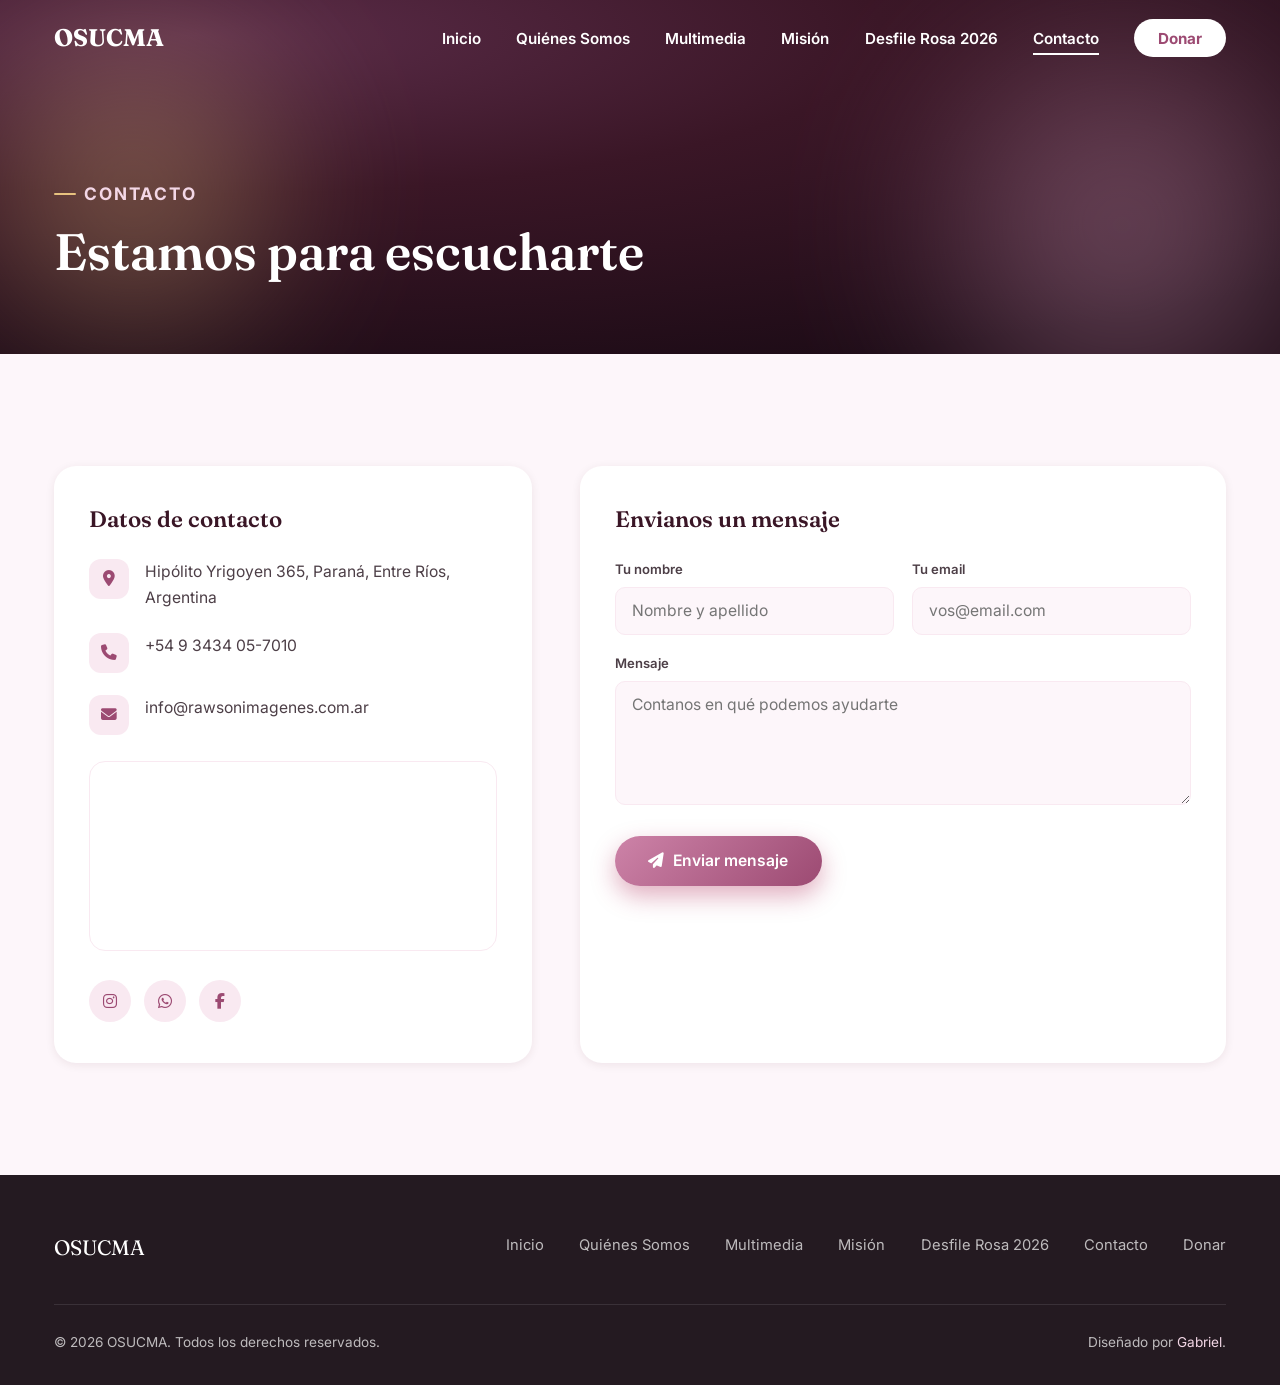
==== contacto.html @ b13324a1 "Convertir a sitio multipágina, ajustar tono del texto y paleta de color Cada solapa del menú ahora l" ====
<!DOCTYPE html>
<html lang="es">

<head>
    <meta charset="UTF-8">
    <meta name="viewport" content="width=device-width, initial-scale=1.0">
    <title>Contacto — OSUCMA</title>
    <meta name="description" content="Comunicate con OSUCMA en Paraná, Entre Ríos. Estamos para escucharte.">

    <link rel="preconnect" href="https://fonts.googleapis.com">
    <link rel="preconnect" href="https://fonts.gstatic.com" crossorigin>
    <link href="https://fonts.googleapis.com/css2?family=Fraunces:ital,opsz,wght@0,9..144,400;0,9..144,600;0,9..144,700;1,9..144,500&family=Inter:wght@400;500;600;700;800&display=swap"
        rel="stylesheet">
    <link rel="stylesheet" href="https://cdnjs.cloudflare.com/ajax/libs/font-awesome/6.5.1/css/all.min.css">

    <link rel="stylesheet" href="styles.css">
</head>

<body>

    <!-- ============ NAVBAR ============ -->
    <nav class="navbar" id="navbar">
        <div class="container nav-container">
            <a href="index.html" class="logo">OSUCMA</a>

            <div class="menu-toggle" id="menuToggle" aria-label="Abrir menú">
                <span class="bar"></span>
                <span class="bar"></span>
                <span class="bar"></span>
            </div>

            <ul class="nav-menu" id="navMenu">
                <li><a href="index.html" class="nav-link">Inicio</a></li>
                <li><a href="quienes-somos.html" class="nav-link">Quiénes Somos</a></li>
                <li><a href="multimedia.html" class="nav-link">Multimedia</a></li>
                <li><a href="mision.html" class="nav-link">Misión</a></li>
                <li><a href="desfile-rosa-2026.html" class="nav-link">Desfile Rosa 2026</a></li>
                <li><a href="contacto.html" class="nav-link active">Contacto</a></li>
                <li><a href="donar.html" class="nav-link nav-donate">Donar</a></li>
            </ul>
        </div>
    </nav>

    <!-- ============ PAGE HERO ============ -->
    <header class="page-hero">
        <div class="hero-blob b1"></div>
        <div class="hero-blob b2"></div>
        <div class="container">
            <p class="eyebrow">Contacto</p>
            <h1>Estamos para escucharte</h1>
        </div>
    </header>

    <!-- ============ CONTACTO ============ -->
    <section class="pad contact">
        <div class="container">
            <div class="contact-grid">
                <div class="contact-info reveal">
                    <h3>Datos de contacto</h3>
                    <div class="contact-row">
                        <span class="ic"><i class="fas fa-map-marker-alt"></i></span>
                        Hipólito Yrigoyen 365, Paraná, Entre Ríos, Argentina
                    </div>
                    <div class="contact-row">
                        <span class="ic"><i class="fas fa-phone"></i></span>
                        <a href="tel:+543434057010">+54 9 3434 05-7010</a>
                    </div>
                    <div class="contact-row">
                        <span class="ic"><i class="fas fa-envelope"></i></span>
                        <a href="mailto:info@rawsonimagenes.com.ar">info@rawsonimagenes.com.ar</a>
                    </div>

                    <div class="contact-map">
                        <iframe
                            src="https://www.google.com/maps?q=Hipolito+Yrigoyen+365,+Paran%C3%A1,+Entre+R%C3%ADos&output=embed"
                            loading="lazy" referrerpolicy="no-referrer-when-downgrade"
                            title="Ubicación de OSUCMA"></iframe>
                    </div>

                    <div class="social-row">
                        <a href="https://www.instagram.com/osucma/" target="_blank" rel="noopener"
                            aria-label="Instagram"><i class="fab fa-instagram"></i></a>
                        <a href="https://wa.me/5493434057010" target="_blank" rel="noopener" aria-label="WhatsApp"><i
                                class="fab fa-whatsapp"></i></a>
                        <a href="https://facebook.com/osucma" target="_blank" rel="noopener"
                            aria-label="Facebook"><i class="fab fa-facebook-f"></i></a>
                    </div>
                </div>

                <form class="contact-form reveal reveal-delay-1" id="contactForm">
                    <h3>Envianos un mensaje</h3>
                    <div class="form-row">
                        <div class="form-group">
                            <label for="name">Tu nombre</label>
                            <input type="text" id="name" name="name" placeholder="Nombre y apellido" required>
                        </div>
                        <div class="form-group">
                            <label for="email">Tu email</label>
                            <input type="email" id="email" name="email" placeholder="vos@email.com" required>
                        </div>
                    </div>
                    <div class="form-group">
                        <label for="message">Mensaje</label>
                        <textarea id="message" name="message" rows="5" placeholder="Contanos en qué podemos ayudarte"
                            required></textarea>
                    </div>
                    <button type="submit" class="btn btn-primary">
                        <i class="fas fa-paper-plane"></i> Enviar mensaje
                    </button>
                    <p id="form-status"></p>
                </form>
            </div>
        </div>
    </section>

    <!-- ============ FOOTER ============ -->
    <footer>
        <div class="container">
            <div class="footer-grid">
                <div class="footer-brand">OSUCMA</div>
                <ul class="footer-links">
                    <li><a href="index.html">Inicio</a></li>
                    <li><a href="quienes-somos.html">Quiénes Somos</a></li>
                    <li><a href="multimedia.html">Multimedia</a></li>
                    <li><a href="mision.html">Misión</a></li>
                    <li><a href="desfile-rosa-2026.html">Desfile Rosa 2026</a></li>
                    <li><a href="contacto.html">Contacto</a></li>
                    <li><a href="donar.html">Donar</a></li>
                </ul>
            </div>
            <div class="footer-bottom">
                <p>&copy; 2026 OSUCMA. Todos los derechos reservados.</p>
                <p>Diseñado por <a href="#">Gabriel</a>.</p>
            </div>
        </div>
    </footer>

    <script src="script.js"></script>
</body>

</html>
---- styles.css ----
/* ============================================================
   OSUCMA — Design tokens
   ============================================================ */
:root {
  --rose-950: #3a1626;
  --rose-800: #6e2d4c;
  --rose-700: #9c4a72;
  --rose-600: #cd83a8;
  --rose-500: #dba0c0;
  --rose-200: #f3d7e6;
  --rose-100: #f9e9f1;
  --rose-50:  #fdf6fa;
  --gold-500: #c9922f;
  --gold-300: #e7c27f;
  --ink-900:  #241a21;
  --ink-700:  #4d3f47;
  --ink-500:  #7d6d76;
  --cream:    #fffaf8;
  --white:    #ffffff;

  --font-display: 'Fraunces', 'Georgia', serif;
  --font-body: 'Inter', 'Segoe UI', sans-serif;

  --shadow-sm: 0 2px 10px rgba(58, 13, 31, 0.08);
  --shadow-md: 0 10px 30px rgba(58, 13, 31, 0.12);
  --shadow-lg: 0 25px 60px rgba(58, 13, 31, 0.18);

  --ease: cubic-bezier(0.16, 1, 0.3, 1);
  --nav-h: 76px;
}

* { margin: 0; padding: 0; box-sizing: border-box; }

html { scroll-behavior: smooth; scroll-padding-top: var(--nav-h); }

body {
  font-family: var(--font-body);
  color: var(--ink-900);
  background: var(--cream);
  line-height: 1.65;
  overflow-x: hidden;
}

h1, h2, h3, h4 {
  font-family: var(--font-display);
  font-weight: 600;
  line-height: 1.15;
  color: var(--rose-950);
}

a { text-decoration: none; color: inherit; }
ul { list-style: none; }
img { max-width: 100%; display: block; }
button { font-family: inherit; border: none; cursor: pointer; background: none; }

.container {
  max-width: 1220px;
  margin: 0 auto;
  padding: 0 1.5rem;
}

.eyebrow {
  display: inline-flex;
  align-items: center;
  gap: 0.5rem;
  font-size: 0.8rem;
  font-weight: 700;
  letter-spacing: 0.12em;
  text-transform: uppercase;
  color: var(--rose-700);
  margin-bottom: 0.9rem;
}

.eyebrow::before {
  content: '';
  width: 22px;
  height: 2px;
  background: var(--rose-600);
  border-radius: 2px;
}

.section-head {
  max-width: 620px;
  margin-bottom: 3.5rem;
}

.section-head.center { margin-left: auto; margin-right: auto; text-align: center; }

.section-head h2 {
  font-size: clamp(2rem, 4vw, 2.9rem);
}

.section-head p {
  margin-top: 1rem;
  color: var(--ink-700);
  font-size: 1.08rem;
}

section { position: relative; }
.pad { padding: 7rem 0; }

/* ============================================================
   Buttons
   ============================================================ */
.btn {
  display: inline-flex;
  align-items: center;
  justify-content: center;
  gap: 0.55rem;
  padding: 0.95rem 2.1rem;
  border-radius: 100px;
  font-weight: 600;
  font-size: 0.98rem;
  transition: transform 0.35s var(--ease), box-shadow 0.35s var(--ease), background 0.35s var(--ease), color 0.35s var(--ease);
  white-space: nowrap;
}

.btn-primary {
  background: linear-gradient(135deg, var(--rose-600), var(--rose-700));
  color: var(--white);
  box-shadow: 0 10px 25px rgba(168, 25, 75, 0.35);
}
.btn-primary:hover { transform: translateY(-3px); box-shadow: 0 16px 32px rgba(168, 25, 75, 0.42); }

.btn-outline {
  border: 1.5px solid rgba(255, 255, 255, 0.75);
  color: var(--white);
  backdrop-filter: blur(6px);
}
.btn-outline:hover { background: var(--white); color: var(--rose-700); }

.btn-outline-dark {
  border: 1.5px solid var(--rose-700);
  color: var(--rose-700);
}
.btn-outline-dark:hover { background: var(--rose-700); color: var(--white); }

.btn-gold {
  background: linear-gradient(135deg, var(--gold-300), var(--gold-500));
  color: var(--rose-950);
  box-shadow: 0 10px 25px rgba(201, 146, 47, 0.35);
}
.btn-gold:hover { transform: translateY(-3px); box-shadow: 0 16px 32px rgba(201, 146, 47, 0.45); }

.btn-lg { padding: 1.15rem 2.6rem; font-size: 1.05rem; }

/* ============================================================
   Navbar
   ============================================================ */
.navbar {
  position: fixed;
  top: 0; left: 0; right: 0;
  z-index: 1000;
  height: var(--nav-h);
  display: flex;
  align-items: center;
  transition: background 0.4s var(--ease), box-shadow 0.4s var(--ease), height 0.4s var(--ease);
}

.nav-container {
  width: 100%;
  display: flex;
  align-items: center;
  justify-content: space-between;
}

.logo {
  display: flex;
  align-items: center;
  gap: 0.6rem;
  font-family: var(--font-display);
  font-size: 1.5rem;
  font-weight: 700;
  color: var(--white);
  transition: color 0.4s var(--ease);
}

.logo svg { width: 30px; height: 30px; flex-shrink: 0; }
.logo-img { height: 38px; width: auto; display: block; }

.nav-menu {
  display: flex;
  align-items: center;
  gap: 2.2rem;
}

.nav-link {
  font-weight: 600;
  font-size: 0.95rem;
  color: var(--white);
  position: relative;
  padding: 0.3rem 0;
  transition: color 0.4s var(--ease);
}

.nav-link::after {
  content: '';
  position: absolute;
  left: 0; bottom: -2px;
  width: 0;
  height: 2px;
  background: currentColor;
  transition: width 0.3s var(--ease);
}

.nav-link:hover::after { width: 100%; }
.nav-link.active::after { width: 100%; }

.nav-donate {
  background: var(--white);
  color: var(--rose-700) !important;
  padding: 0.6rem 1.5rem;
  border-radius: 100px;
  font-weight: 700;
}
.nav-donate:hover { background: var(--rose-100); }

.menu-toggle {
  display: none;
  flex-direction: column;
  gap: 5px;
  cursor: pointer;
  z-index: 1100;
}
.menu-toggle .bar {
  width: 24px; height: 2px;
  background: var(--white);
  border-radius: 2px;
  transition: 0.3s var(--ease);
}

/* Scrolled state */
.navbar.scrolled {
  background: rgba(255, 250, 246, 0.85);
  backdrop-filter: blur(14px);
  box-shadow: var(--shadow-sm);
  height: 68px;
}
.navbar.scrolled .logo,
.navbar.scrolled .nav-link { color: var(--ink-900); }
.navbar.scrolled .nav-donate { background: var(--rose-700); color: var(--white) !important; }
.navbar.scrolled .nav-donate:hover { background: var(--rose-800); }
.navbar.scrolled .menu-toggle .bar { background: var(--ink-900); }

/* When menu forced open on mobile, keep dark text regardless of scroll */
body.menu-open .navbar { background: var(--cream); }
body.menu-open .navbar .logo,
body.menu-open .navbar .nav-link { color: var(--ink-900); }
body.menu-open .navbar .menu-toggle .bar { background: var(--ink-900); }

/* ============================================================
   Hero
   ============================================================ */
.hero {
  position: relative;
  min-height: 100vh;
  display: flex;
  align-items: center;
  overflow: hidden;
  background: radial-gradient(120% 100% at 15% 10%, #5c1330 0%, var(--rose-950) 45%, #1c0712 100%);
  isolation: isolate;
}

.hero-blob {
  position: absolute;
  border-radius: 50%;
  filter: blur(70px);
  opacity: 0.55;
  z-index: -1;
  animation: float 18s ease-in-out infinite;
}
.hero-blob.b1 { width: 520px; height: 520px; background: radial-gradient(circle, var(--rose-500), transparent 70%); top: -10%; right: -8%; }
.hero-blob.b2 { width: 420px; height: 420px; background: radial-gradient(circle, var(--gold-300), transparent 70%); bottom: -12%; left: -6%; opacity: 0.35; animation-delay: -6s; }
.hero-blob.b3 { width: 340px; height: 340px; background: radial-gradient(circle, var(--rose-200), transparent 70%); top: 40%; left: 30%; opacity: 0.18; animation-delay: -11s; }

@keyframes float {
  0%, 100% { transform: translate(0, 0) scale(1); }
  50% { transform: translate(-30px, 40px) scale(1.08); }
}

.hero-content {
  max-width: 720px;
  padding-top: var(--nav-h);
  color: var(--white);
}

.hero-content .eyebrow { color: var(--rose-200); }
.hero-content .eyebrow::before { background: var(--gold-300); }

.hero-content h1 {
  font-size: clamp(2.6rem, 5.6vw, 4.4rem);
  color: var(--white);
  letter-spacing: -0.01em;
}

.hero-content h1 em {
  font-style: italic;
  background: linear-gradient(100deg, var(--gold-300), var(--rose-200));
  -webkit-background-clip: text;
  background-clip: text;
  color: transparent;
}

.hero-content p {
  margin-top: 1.4rem;
  font-size: 1.2rem;
  color: rgba(255, 255, 255, 0.82);
  max-width: 560px;
}

.hero-btns {
  margin-top: 2.5rem;
  display: flex;
  gap: 1rem;
  flex-wrap: wrap;
}

.hero-scroll {
  position: absolute;
  bottom: 2.4rem;
  left: 50%;
  transform: translateX(-50%);
  display: flex;
  flex-direction: column;
  align-items: center;
  gap: 0.5rem;
  color: rgba(255, 255, 255, 0.6);
  font-size: 0.75rem;
  letter-spacing: 0.1em;
  text-transform: uppercase;
}

.hero-scroll .line {
  width: 1px;
  height: 34px;
  background: rgba(255, 255, 255, 0.4);
  overflow: hidden;
  position: relative;
}
.hero-scroll .line::after {
  content: '';
  position: absolute;
  top: -100%; left: 0;
  width: 100%; height: 100%;
  background: var(--gold-300);
  animation: scrollLine 2s ease-in-out infinite;
}
@keyframes scrollLine {
  0% { top: -100%; }
  60% { top: 100%; }
  100% { top: 100%; }
}

/* ============================================================
   Page hero (interior pages)
   ============================================================ */
.page-hero {
  position: relative;
  padding: calc(var(--nav-h) + 5.5rem) 0 4.5rem;
  overflow: hidden;
  background: radial-gradient(120% 100% at 15% 10%, #5c2d4a 0%, var(--rose-950) 45%, #1e0c17 100%);
  color: var(--white);
  isolation: isolate;
}
.page-hero .hero-blob { position: absolute; border-radius: 50%; filter: blur(70px); opacity: 0.45; z-index: -1; animation: float 18s ease-in-out infinite; }
.page-hero .eyebrow { color: var(--rose-200); }
.page-hero .eyebrow::before { background: var(--gold-300); }
.page-hero h1 { color: var(--white); font-size: clamp(2.1rem, 4.4vw, 3.2rem); }
.page-hero p { margin-top: 1rem; color: rgba(255,255,255,0.8); font-size: 1.08rem; max-width: 620px; }

/* Reveal animation, used across sections */
.reveal {
  opacity: 0;
  transform: translateY(28px);
  transition: opacity 0.8s var(--ease), transform 0.8s var(--ease);
}
.reveal.visible { opacity: 1; transform: translateY(0); }
.reveal-delay-1.visible { transition-delay: 0.1s; }
.reveal-delay-2.visible { transition-delay: 0.2s; }
.reveal-delay-3.visible { transition-delay: 0.3s; }

/* ============================================================
   Marquee strip
   ============================================================ */
.marquee {
  background: var(--rose-950);
  color: var(--rose-100);
  overflow: hidden;
  padding: 0.9rem 0;
  white-space: nowrap;
}
.marquee-track {
  display: inline-flex;
  gap: 3rem;
  animation: marquee 32s linear infinite;
}
.marquee-track span {
  font-family: var(--font-display);
  font-style: italic;
  font-size: 1.05rem;
  display: inline-flex;
  align-items: center;
  gap: 3rem;
  color: var(--rose-100);
  opacity: 0.9;
}
.marquee-track span::after { content: '✦'; color: var(--gold-300); margin-left: 3rem; }

@keyframes marquee {
  from { transform: translateX(0); }
  to { transform: translateX(-50%); }
}

/* ============================================================
   About / Quiénes somos
   ============================================================ */
.about { background: var(--white); }

.about-grid {
  display: grid;
  grid-template-columns: 1fr 1fr;
  gap: 4.5rem;
  align-items: start;
}

.about-text p { color: var(--ink-700); margin-bottom: 1.1rem; font-size: 1.05rem; }
.about-text p strong { color: var(--rose-700); }

.about-signature {
  margin-top: 2rem;
  padding-top: 1.5rem;
  border-top: 1px solid var(--rose-100);
  font-family: var(--font-display);
  font-style: italic;
  color: var(--rose-700);
  font-size: 1.1rem;
}

/* Team carousel */
.carousel {
  position: relative;
}
.carousel-viewport {
  overflow: hidden;
  border-radius: 22px;
}
.carousel-track {
  display: flex;
  transition: transform 0.6s var(--ease);
}
.carousel-slide {
  min-width: 100%;
  flex-shrink: 0;
  background: linear-gradient(180deg, var(--rose-50), var(--white));
  border: 1px solid var(--rose-100);
  border-radius: 22px;
  padding: 2.4rem 2rem;
  text-align: center;
}
.founder-photo {
  width: 140px;
  height: 140px;
  border-radius: 50%;
  margin: 0 auto 1.3rem;
  overflow: hidden;
  border: 4px solid var(--white);
  box-shadow: var(--shadow-md);
}
.founder-photo img { width: 100%; height: 100%; object-fit: cover; object-position: center top; }
.carousel-slide h3 { font-size: 1.3rem; margin-bottom: 0.4rem; }
.carousel-slide p { color: var(--ink-500); font-size: 0.95rem; max-width: 340px; margin: 0 auto; }

.carousel-controls {
  display: flex;
  align-items: center;
  justify-content: center;
  gap: 1.3rem;
  margin-top: 1.8rem;
}
.carousel-btn {
  width: 44px; height: 44px;
  border-radius: 50%;
  border: 1.5px solid var(--rose-200);
  color: var(--rose-700);
  display: flex; align-items: center; justify-content: center;
  transition: 0.3s var(--ease);
  font-size: 1rem;
}
.carousel-btn:hover { background: var(--rose-700); border-color: var(--rose-700); color: var(--white); }

.carousel-dots { display: flex; gap: 0.5rem; }
.carousel-dots button {
  width: 8px; height: 8px; border-radius: 50%;
  background: var(--rose-200);
  transition: 0.3s var(--ease);
}
.carousel-dots button.active { width: 22px; border-radius: 4px; background: var(--rose-700); }

/* ============================================================
   Multimedia gallery
   ============================================================ */
.gallery-section { background: var(--rose-50); }

.gallery-scroller {
  display: flex;
  gap: 1.4rem;
  overflow-x: auto;
  padding-bottom: 1.2rem;
  scroll-snap-type: x proximity;
  scrollbar-width: thin;
  scrollbar-color: var(--rose-300, var(--rose-500)) transparent;
}
.gallery-scroller::-webkit-scrollbar { height: 8px; }
.gallery-scroller::-webkit-scrollbar-thumb { background: var(--rose-200); border-radius: 8px; }

.gallery-item {
  position: relative;
  flex: 0 0 auto;
  scroll-snap-align: start;
  border-radius: 20px;
  overflow: hidden;
  box-shadow: var(--shadow-md);
  cursor: pointer;
  background: var(--ink-900);
}
.gallery-item.wide { width: min(70vw, 560px); aspect-ratio: 4/3; }
.gallery-item.tall { width: min(48vw, 320px); aspect-ratio: 9/16; }

.gallery-item img, .gallery-item video {
  width: 100%; height: 100%;
  object-fit: cover;
  transition: transform 0.6s var(--ease);
}
.gallery-item:hover img,
.gallery-item:hover video { transform: scale(1.06); }

.gallery-caption {
  position: absolute;
  left: 0; right: 0; bottom: 0;
  padding: 1.6rem 1.3rem 1.1rem;
  background: linear-gradient(0deg, rgba(20, 5, 12, 0.82), transparent);
  color: var(--white);
  font-size: 0.95rem;
  font-weight: 600;
  pointer-events: none;
}

.gallery-play {
  position: absolute;
  top: 50%; left: 50%;
  transform: translate(-50%, -50%);
  width: 58px; height: 58px;
  border-radius: 50%;
  background: rgba(255, 255, 255, 0.92);
  color: var(--rose-700);
  display: flex; align-items: center; justify-content: center;
  font-size: 1.3rem;
  pointer-events: none;
  transition: 0.3s var(--ease);
}
.gallery-item:hover .gallery-play { transform: translate(-50%, -50%) scale(1.1); }

/* Lightbox */
.lightbox {
  position: fixed;
  inset: 0;
  z-index: 2000;
  background: rgba(20, 5, 12, 0.92);
  display: flex;
  align-items: center;
  justify-content: center;
  opacity: 0;
  visibility: hidden;
  transition: opacity 0.35s var(--ease);
  padding: 2rem;
}
.lightbox.active { opacity: 1; visibility: visible; }
.lightbox-content { max-width: min(90vw, 720px); max-height: 86vh; }
.lightbox-content img, .lightbox-content video {
  max-width: 100%; max-height: 86vh;
  border-radius: 14px;
  box-shadow: var(--shadow-lg);
  margin: 0 auto;
}
.lightbox-close {
  position: absolute;
  top: 1.8rem; right: 2rem;
  color: var(--white);
  font-size: 1.8rem;
  width: 48px; height: 48px;
  border-radius: 50%;
  display: flex; align-items: center; justify-content: center;
  border: 1.5px solid rgba(255, 255, 255, 0.3);
  transition: 0.3s var(--ease);
}
.lightbox-close:hover { background: rgba(255, 255, 255, 0.15); }

/* ============================================================
   Mission cards
   ============================================================ */
.mission { background: var(--white); }

.cards-grid {
  display: grid;
  grid-template-columns: repeat(3, 1fr);
  gap: 2rem;
}

.card {
  background: var(--rose-50);
  border: 1px solid var(--rose-100);
  border-radius: 20px;
  padding: 2.6rem 2rem;
  transition: transform 0.4s var(--ease), box-shadow 0.4s var(--ease), background 0.4s var(--ease);
}
.card:hover {
  transform: translateY(-8px);
  box-shadow: var(--shadow-md);
  background: var(--white);
}
.card .icon-box {
  width: 62px; height: 62px;
  border-radius: 16px;
  background: linear-gradient(135deg, var(--rose-600), var(--rose-700));
  color: var(--white);
  display: flex; align-items: center; justify-content: center;
  font-size: 1.5rem;
  margin-bottom: 1.6rem;
  box-shadow: 0 10px 20px rgba(168, 25, 75, 0.25);
}
.card h3 { font-size: 1.3rem; margin-bottom: 0.7rem; }
.card p { color: var(--ink-700); font-size: 0.98rem; }

/* ============================================================
   Home teaser cards (link out to dedicated pages)
   ============================================================ */
.teaser-grid {
  display: grid;
  grid-template-columns: repeat(3, 1fr);
  gap: 1.8rem;
}
.teaser-card {
  display: flex;
  flex-direction: column;
  border-radius: 20px;
  overflow: hidden;
  background: var(--white);
  border: 1px solid var(--rose-100);
  box-shadow: var(--shadow-sm);
  transition: transform 0.4s var(--ease), box-shadow 0.4s var(--ease);
}
.teaser-card:hover { transform: translateY(-8px); box-shadow: var(--shadow-md); }
.teaser-card .teaser-img { height: 190px; overflow: hidden; }
.teaser-card .teaser-img img { width: 100%; height: 100%; object-fit: cover; transition: transform 0.6s var(--ease); }
.teaser-card:hover .teaser-img img { transform: scale(1.08); }
.teaser-card .teaser-body { padding: 1.6rem 1.5rem 1.8rem; flex: 1; display: flex; flex-direction: column; }
.teaser-card h3 { font-size: 1.2rem; margin-bottom: 0.5rem; }
.teaser-card p { color: var(--ink-700); font-size: 0.95rem; flex: 1; }
.teaser-card .teaser-link { margin-top: 1.1rem; font-weight: 700; font-size: 0.9rem; color: var(--rose-700); display: inline-flex; align-items: center; gap: 0.4rem; }
.teaser-card:hover .teaser-link { color: var(--rose-800); }

/* Home audiovisual highlight */
.home-video {
  display: grid;
  grid-template-columns: 0.9fr 1.1fr;
  gap: 3rem;
  align-items: center;
}
.home-video-frame {
  position: relative;
  border-radius: 22px;
  overflow: hidden;
  box-shadow: var(--shadow-lg);
  aspect-ratio: 9/16;
  max-width: 320px;
  cursor: pointer;
  background: var(--ink-900);
}
.home-video-frame video, .home-video-frame img { width: 100%; height: 100%; object-fit: cover; }

/* Event banner (Desfile Rosa teaser on home) */
.event-banner {
  background: linear-gradient(120deg, var(--rose-700), var(--rose-800));
  border-radius: 24px;
  padding: 3rem 2.6rem;
  display: flex;
  align-items: center;
  justify-content: space-between;
  gap: 2rem;
  flex-wrap: wrap;
  color: var(--white);
  box-shadow: var(--shadow-md);
}
.event-banner h3 { color: var(--white); font-size: 1.7rem; margin-bottom: 0.5rem; }
.event-banner p { color: rgba(255,255,255,0.85); }
.event-banner .btn-gold { flex-shrink: 0; }

/* ============================================================
   Desfile Rosa — event page
   ============================================================ */
.event-details-grid {
  display: grid;
  grid-template-columns: repeat(3, 1fr);
  gap: 1.6rem;
  margin-bottom: 3rem;
}
.event-detail-card {
  background: var(--rose-50);
  border: 1px solid var(--rose-100);
  border-radius: 18px;
  padding: 1.8rem 1.6rem;
}
.event-detail-card .ic {
  width: 46px; height: 46px;
  border-radius: 13px;
  background: linear-gradient(135deg, var(--rose-600), var(--rose-700));
  color: var(--white);
  display: flex; align-items: center; justify-content: center;
  margin-bottom: 1rem;
  font-size: 1.15rem;
}
.event-detail-card h4 { font-size: 1.05rem; margin-bottom: 0.4rem; }
.event-detail-card p { color: var(--ink-700); font-size: 0.95rem; }

.event-ticket-box {
  background: linear-gradient(135deg, var(--rose-950), #2a0f20);
  border-radius: 24px;
  padding: 2.8rem 2.4rem;
  color: var(--white);
  text-align: center;
}
.event-ticket-box h3 { color: var(--white); font-size: 1.6rem; margin-bottom: 0.7rem; }
.event-ticket-box p { color: rgba(255,255,255,0.75); margin-bottom: 1.8rem; }

.placeholder-note {
  display: inline-flex;
  align-items: center;
  gap: 0.5rem;
  margin-top: 1rem;
  padding: 0.6rem 1rem;
  border-radius: 10px;
  background: rgba(255, 193, 7, 0.12);
  border: 1px dashed rgba(255, 193, 7, 0.5);
  color: #9a6b00;
  font-size: 0.82rem;
  font-weight: 600;
}

/* ============================================================
   Donate section
   ============================================================ */
.donate {
  background: linear-gradient(160deg, var(--rose-950) 0%, #2a0a1a 60%, #150610 100%);
  color: var(--white);
  overflow: hidden;
  position: relative;
}
.donate::before {
  content: '';
  position: absolute;
  width: 600px; height: 600px;
  border-radius: 50%;
  background: radial-gradient(circle, var(--gold-300), transparent 70%);
  opacity: 0.15;
  top: -20%; right: -10%;
}

.donate-grid {
  position: relative;
  display: grid;
  grid-template-columns: 1.1fr 0.9fr;
  gap: 3.5rem;
  align-items: center;
}

.donate h1, .donate h2 { color: var(--white); font-size: clamp(2rem, 4vw, 2.9rem); }
.donate .eyebrow { color: var(--gold-300); }
.donate .eyebrow::before { background: var(--gold-300); }
.donate-text p { color: rgba(255, 255, 255, 0.78); font-size: 1.08rem; margin-top: 1.2rem; }

.donate-list { margin-top: 1.8rem; display: grid; gap: 0.9rem; }
.donate-list li {
  display: flex; align-items: center; gap: 0.8rem;
  color: rgba(255, 255, 255, 0.88);
  font-size: 0.98rem;
}
.donate-list li i { color: var(--gold-300); }

.donate-card {
  background: rgba(255, 255, 255, 0.06);
  border: 1px solid rgba(255, 255, 255, 0.14);
  backdrop-filter: blur(10px);
  border-radius: 24px;
  padding: 2.6rem 2.2rem;
  text-align: center;
}
.donate-card .ribbon-icon { width: 52px; height: 52px; margin: 0 auto 1.2rem; }
.donate-card h3 { color: var(--white); font-size: 1.4rem; margin-bottom: 0.6rem; }
.donate-card p { color: rgba(255, 255, 255, 0.68); font-size: 0.92rem; margin-bottom: 1.8rem; }

.donate-card .btn { width: 100%; }

.donate-alias {
  margin-top: 1.6rem;
  padding: 0.9rem 1.1rem;
  background: rgba(255, 255, 255, 0.07);
  border: 1px dashed rgba(255, 255, 255, 0.25);
  border-radius: 12px;
  font-size: 0.88rem;
  color: rgba(255, 255, 255, 0.75);
}
.donate-alias strong {
  display: block;
  font-family: var(--font-display);
  font-size: 1.15rem;
  color: var(--gold-300);
  letter-spacing: 0.02em;
  margin-top: 0.25rem;
}
.copy-btn {
  margin-top: 0.7rem;
  font-size: 0.78rem;
  font-weight: 700;
  letter-spacing: 0.05em;
  text-transform: uppercase;
  color: var(--gold-300);
  display: inline-flex;
  align-items: center;
  gap: 0.35rem;
}
.copy-btn:hover { color: var(--white); }

/* ============================================================
   Contact
   ============================================================ */
.contact { background: var(--rose-50); }

.contact-grid {
  display: grid;
  grid-template-columns: 0.85fr 1.15fr;
  gap: 3rem;
  align-items: stretch;
}

.contact-info {
  background: var(--white);
  border-radius: 22px;
  padding: 2.6rem 2.2rem;
  box-shadow: var(--shadow-sm);
}
.contact-info h3 { font-size: 1.4rem; margin-bottom: 1.6rem; }
.contact-row {
  display: flex; align-items: flex-start; gap: 1rem;
  margin-bottom: 1.4rem;
  color: var(--ink-700);
  font-size: 0.98rem;
}
.contact-row .ic {
  width: 40px; height: 40px; flex-shrink: 0;
  border-radius: 12px;
  background: var(--rose-100);
  color: var(--rose-700);
  display: flex; align-items: center; justify-content: center;
}

.contact-map {
  margin-top: 1.6rem;
  border-radius: 16px;
  overflow: hidden;
  height: 190px;
  border: 1px solid var(--rose-100);
}
.contact-map iframe { width: 100%; height: 100%; border: 0; filter: grayscale(0.15) saturate(1.1); }

.social-row { display: flex; gap: 0.8rem; margin-top: 1.8rem; }
.social-row a {
  width: 42px; height: 42px;
  border-radius: 50%;
  background: var(--rose-100);
  color: var(--rose-700);
  display: flex; align-items: center; justify-content: center;
  transition: 0.3s var(--ease);
}
.social-row a:hover { background: var(--rose-700); color: var(--white); transform: translateY(-3px); }

.contact-form {
  background: var(--white);
  border-radius: 22px;
  padding: 2.6rem 2.2rem;
  box-shadow: var(--shadow-sm);
  display: flex;
  flex-direction: column;
}
.contact-form h3 { font-size: 1.4rem; margin-bottom: 1.6rem; }
.form-row { display: grid; grid-template-columns: 1fr 1fr; gap: 1.1rem; }
.form-group { margin-bottom: 1.1rem; }
.form-group label {
  display: block;
  font-size: 0.82rem;
  font-weight: 600;
  color: var(--ink-700);
  margin-bottom: 0.4rem;
}
.form-group input,
.form-group textarea {
  width: 100%;
  padding: 0.85rem 1rem;
  border: 1.5px solid var(--rose-100);
  border-radius: 10px;
  font-family: inherit;
  font-size: 0.98rem;
  background: var(--rose-50);
  transition: 0.3s var(--ease);
}
.form-group input:focus,
.form-group textarea:focus {
  outline: none;
  border-color: var(--rose-500);
  background: var(--white);
}
.contact-form .btn { margin-top: 0.4rem; align-self: flex-start; }
#form-status { margin-top: 1rem; font-size: 0.92rem; font-weight: 600; min-height: 1.2em; }
#form-status.ok { color: #1b7a3d; }
#form-status.err { color: var(--rose-700); }

/* ============================================================
   Footer
   ============================================================ */
footer {
  background: var(--ink-900);
  color: rgba(255, 255, 255, 0.7);
  padding: 3.5rem 0 2rem;
}
.footer-grid {
  display: flex;
  justify-content: space-between;
  align-items: flex-start;
  flex-wrap: wrap;
  gap: 2rem;
  padding-bottom: 2.4rem;
  border-bottom: 1px solid rgba(255, 255, 255, 0.1);
}
.footer-brand { display: flex; align-items: center; gap: 0.6rem; font-family: var(--font-display); font-size: 1.3rem; color: var(--white); }
.footer-brand svg { width: 26px; height: 26px; }
.footer-links { display: flex; gap: 2.2rem; flex-wrap: wrap; }
.footer-links a { font-size: 0.92rem; transition: 0.3s var(--ease); }
.footer-links a:hover { color: var(--rose-200); }
.footer-bottom {
  padding-top: 1.6rem;
  display: flex;
  justify-content: space-between;
  flex-wrap: wrap;
  gap: 0.6rem;
  font-size: 0.85rem;
}
.footer-bottom a { color: var(--rose-200); }

/* ============================================================
   Responsive
   ============================================================ */
@media (max-width: 980px) {
  .about-grid,
  .donate-grid,
  .contact-grid,
  .home-video { grid-template-columns: 1fr; }
  .cards-grid,
  .teaser-grid,
  .event-details-grid { grid-template-columns: 1fr 1fr; }
  .donate-card { max-width: 440px; margin: 0 auto; }
  .home-video-frame { margin: 0 auto; }
}

@media (max-width: 768px) {
  .pad { padding: 5rem 0; }
  .menu-toggle { display: flex; }
  .nav-menu {
    position: fixed;
    top: 0; right: 0;
    height: 100vh;
    width: min(78vw, 320px);
    background: var(--cream);
    flex-direction: column;
    align-items: flex-start;
    justify-content: center;
    gap: 1.7rem;
    padding: 2rem 2.5rem;
    transform: translateX(100%);
    transition: transform 0.4s var(--ease);
    box-shadow: var(--shadow-lg);
  }
  .nav-menu.active { transform: translateX(0); }
  .nav-menu .nav-link { color: var(--ink-900) !important; font-size: 1.15rem; }
  .nav-donate { color: var(--white) !important; background: var(--rose-700); }

  .cards-grid,
  .teaser-grid,
  .event-details-grid { grid-template-columns: 1fr; }
  .form-row { grid-template-columns: 1fr; }
  .event-banner { flex-direction: column; text-align: center; padding: 2.4rem 1.8rem; }
  .gallery-item.wide { width: 82vw; }
  .gallery-item.tall { width: 58vw; }
  .footer-grid { flex-direction: column; }
}

@media (prefers-reduced-motion: reduce) {
  * { animation-duration: 0.01ms !important; animation-iteration-count: 1 !important; transition-duration: 0.01ms !important; scroll-behavior: auto !important; }
}
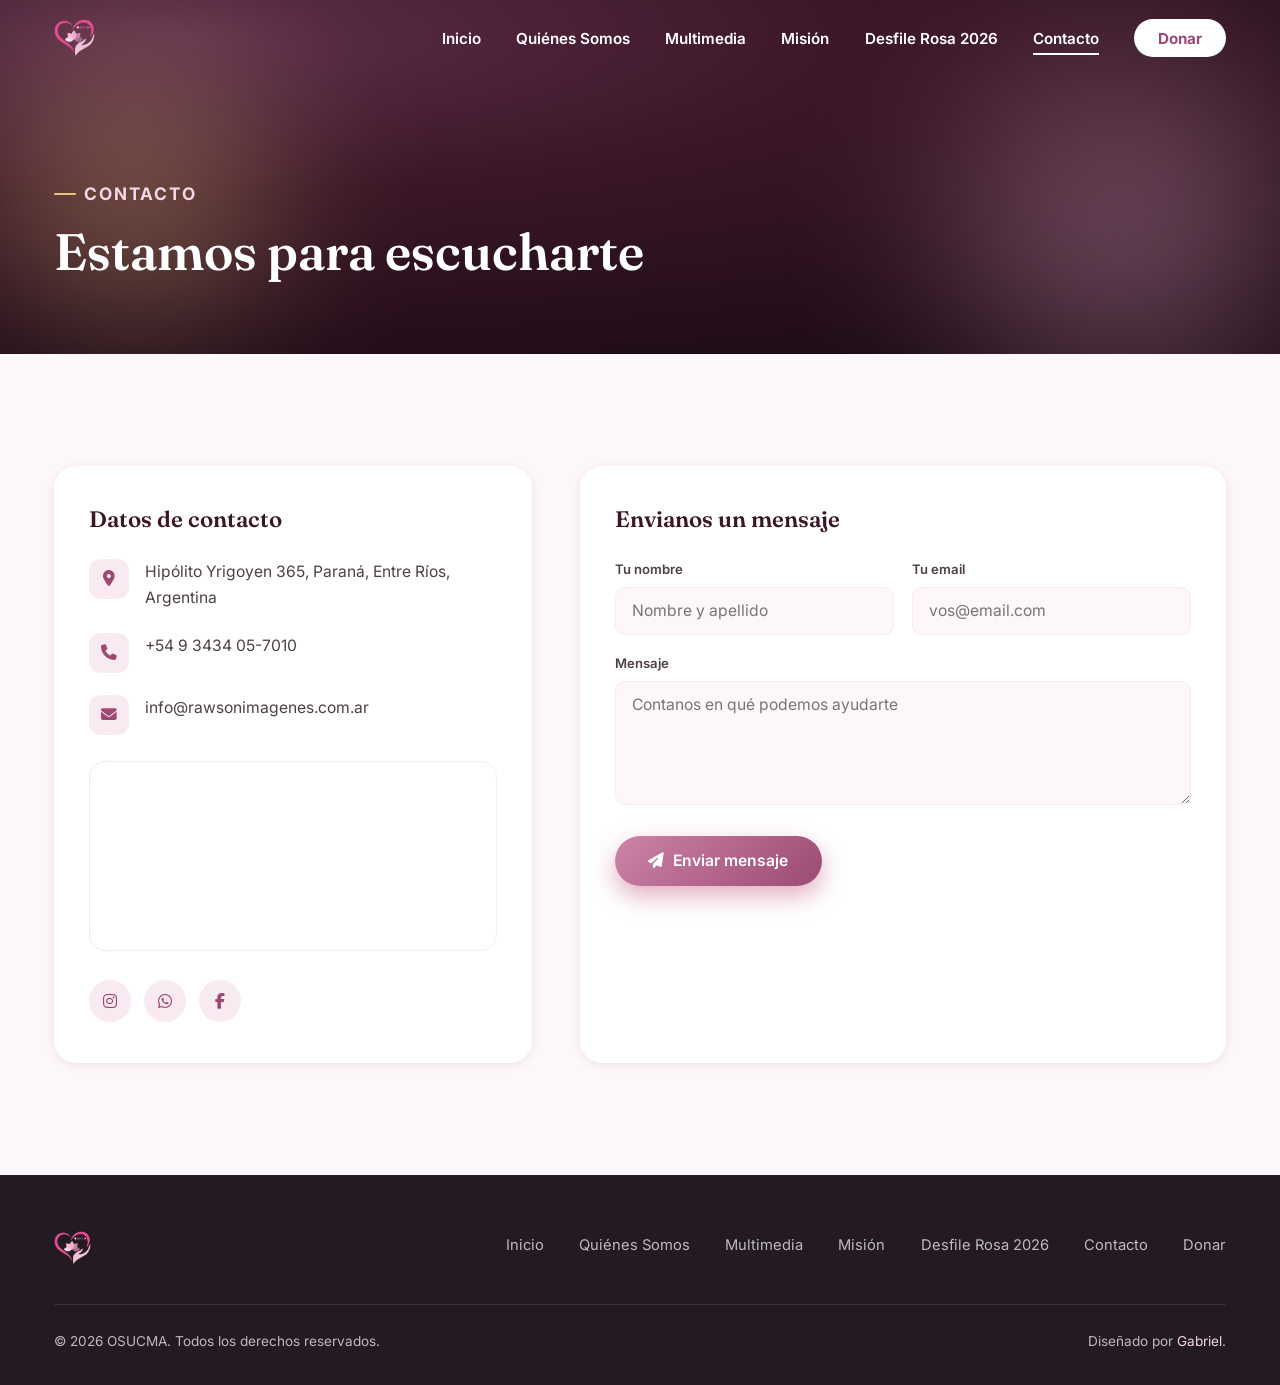
==== commit b8f14741: "Reemplazar wordmark de texto por el logo real y agregar favicon Se quita el fondo blanco del logo pr" ====
--- a/contacto.html
+++ b/contacto.html
@@ -13,6 +13,7 @@
         rel="stylesheet">
     <link rel="stylesheet" href="https://cdnjs.cloudflare.com/ajax/libs/font-awesome/6.5.1/css/all.min.css">
 
+    <link rel="icon" type="image/png" href="assets/img/favicon.png">
     <link rel="stylesheet" href="styles.css">
 </head>
 
@@ -21,7 +22,7 @@
     <!-- ============ NAVBAR ============ -->
     <nav class="navbar" id="navbar">
         <div class="container nav-container">
-            <a href="index.html" class="logo">OSUCMA</a>
+            <a href="index.html" class="logo"><img src="assets/img/logo.png" alt="OSUCMA" class="logo-img"></a>
 
             <div class="menu-toggle" id="menuToggle" aria-label="Abrir menú">
                 <span class="bar"></span>
@@ -117,7 +118,7 @@
     <footer>
         <div class="container">
             <div class="footer-grid">
-                <div class="footer-brand">OSUCMA</div>
+                <div class="footer-brand"><img src="assets/img/logo.png" alt="OSUCMA"></div>
                 <ul class="footer-links">
                     <li><a href="index.html">Inicio</a></li>
                     <li><a href="quienes-somos.html">Quiénes Somos</a></li>
--- a/styles.css
+++ b/styles.css
@@ -942,6 +942,7 @@
 }
 .footer-brand { display: flex; align-items: center; gap: 0.6rem; font-family: var(--font-display); font-size: 1.3rem; color: var(--white); }
 .footer-brand svg { width: 26px; height: 26px; }
+.footer-brand img { height: 34px; width: auto; display: block; }
 .footer-links { display: flex; gap: 2.2rem; flex-wrap: wrap; }
 .footer-links a { font-size: 0.92rem; transition: 0.3s var(--ease); }
 .footer-links a:hover { color: var(--rose-200); }
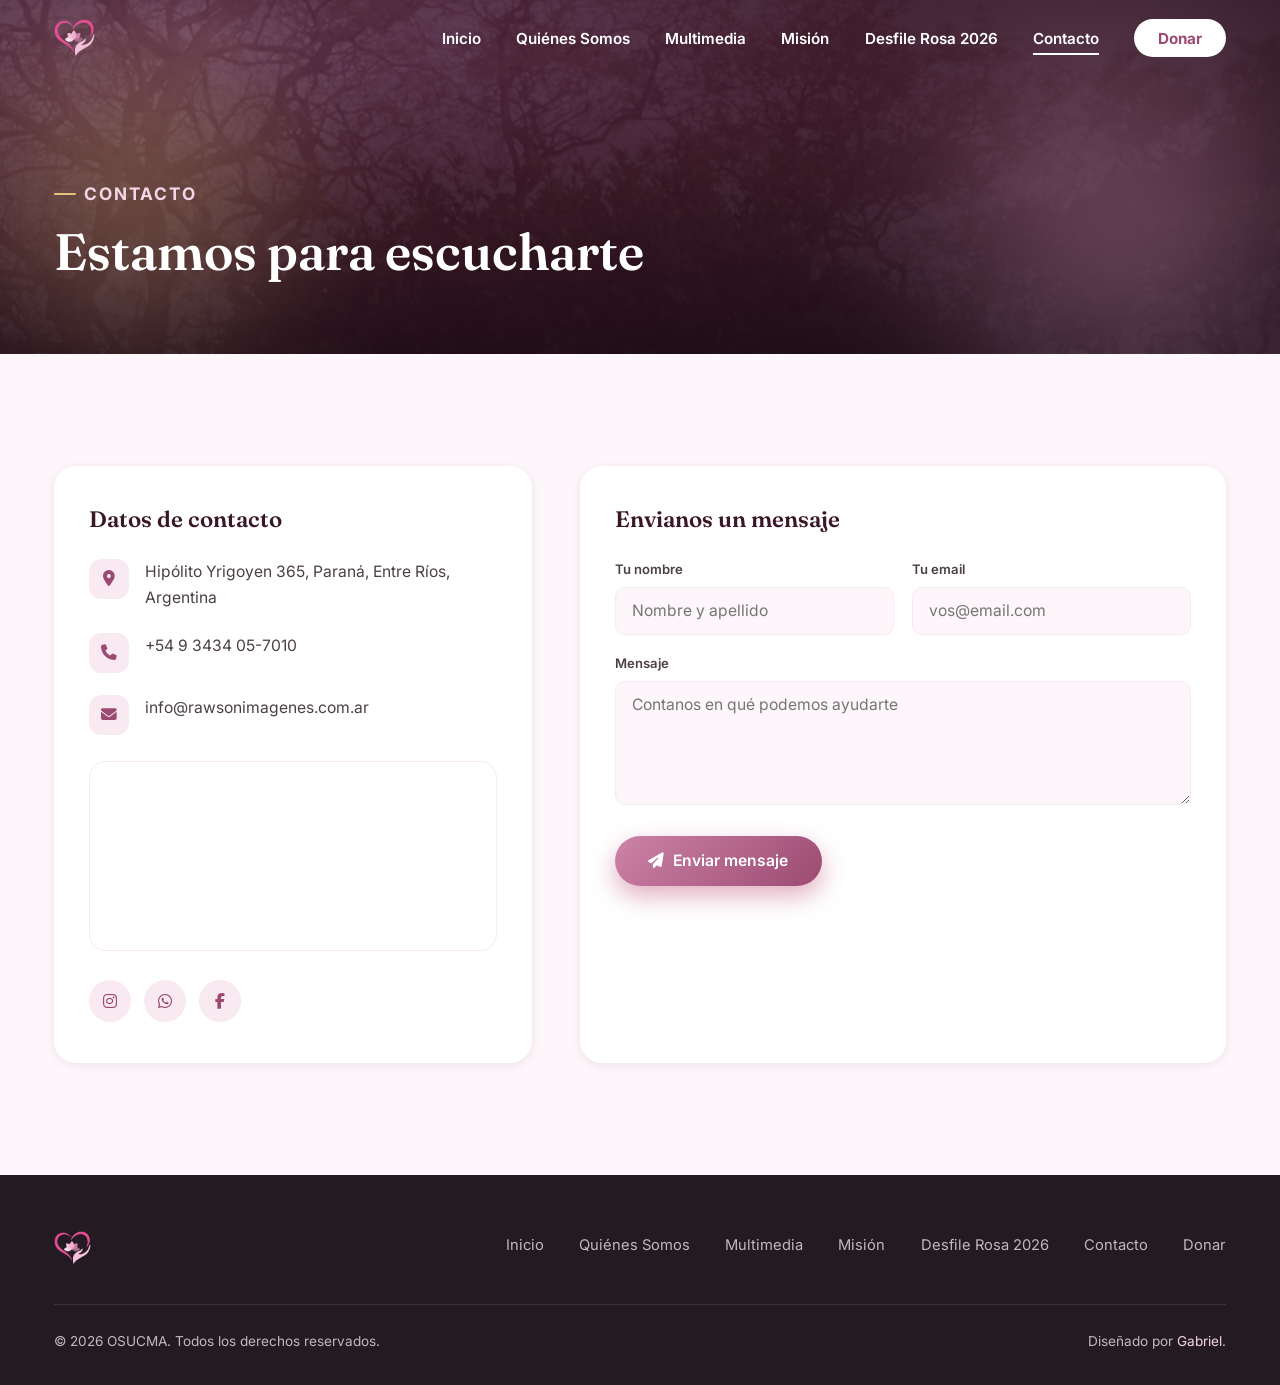
==== commit 64f76cd1: "Mejoras de diseño: logo legible, identidad por página, y momentos de marca - Navbar/footer/favicon u" ====
--- a/contacto.html
+++ b/contacto.html
@@ -22,7 +22,7 @@
     <!-- ============ NAVBAR ============ -->
     <nav class="navbar" id="navbar">
         <div class="container nav-container">
-            <a href="index.html" class="logo"><img src="assets/img/logo.png" alt="OSUCMA" class="logo-img"></a>
+            <a href="index.html" class="logo"><img src="assets/img/logo-icon.png" alt="OSUCMA" class="logo-img"></a>
 
             <div class="menu-toggle" id="menuToggle" aria-label="Abrir menú">
                 <span class="bar"></span>
@@ -43,7 +43,7 @@
     </nav>
 
     <!-- ============ PAGE HERO ============ -->
-    <header class="page-hero">
+    <header class="page-hero ph-equipo">
         <div class="hero-blob b1"></div>
         <div class="hero-blob b2"></div>
         <div class="container">
@@ -118,7 +118,7 @@
     <footer>
         <div class="container">
             <div class="footer-grid">
-                <div class="footer-brand"><img src="assets/img/logo.png" alt="OSUCMA"></div>
+                <div class="footer-brand"><img src="assets/img/logo-icon.png" alt="OSUCMA"></div>
                 <ul class="footer-links">
                     <li><a href="index.html">Inicio</a></li>
                     <li><a href="quienes-somos.html">Quiénes Somos</a></li>
--- a/styles.css
+++ b/styles.css
@@ -368,6 +368,28 @@
 .page-hero h1 { color: var(--white); font-size: clamp(2.1rem, 4.4vw, 3.2rem); }
 .page-hero p { margin-top: 1rem; color: rgba(255,255,255,0.8); font-size: 1.08rem; max-width: 620px; }
 
+/* Per-page photographic identity: a real photo washed under the same dark
+   gradient, so each interior page keeps its own visual memory instead of
+   repeating one identical block seven times. */
+.page-hero.ph-equipo    { background-image: radial-gradient(120% 100% at 15% 10%, rgba(92,45,74,0.87) 0%, rgba(58,22,38,0.92) 45%, rgba(30,12,23,0.96) 100%), url('assets/img/equipo.jpg'); background-size: cover; background-position: center 20%; }
+.page-hero.ph-comunidad1 { background-image: radial-gradient(120% 100% at 15% 10%, rgba(92,45,74,0.87) 0%, rgba(58,22,38,0.92) 45%, rgba(30,12,23,0.96) 100%), url('assets/img/comunidad1.jpg'); background-size: cover; background-position: center 30%; }
+.page-hero.ph-comunidad2 { background-image: radial-gradient(120% 100% at 15% 10%, rgba(92,45,74,0.87) 0%, rgba(58,22,38,0.92) 45%, rgba(30,12,23,0.96) 100%), url('assets/img/comunidad2.jpg'); background-size: cover; background-position: center 25%; }
+
+/* Desfile Rosa: the event's own tree illustration, tucked into the hero */
+.page-hero.ph-desfile { overflow: visible; }
+.page-hero .desfile-tree-mark {
+  position: absolute;
+  right: -40px;
+  bottom: -60px;
+  width: min(30vw, 340px);
+  opacity: 0.5;
+  z-index: -1;
+  filter: drop-shadow(0 20px 40px rgba(0,0,0,0.35));
+}
+@media (max-width: 768px) {
+  .page-hero .desfile-tree-mark { width: 180px; right: -30px; bottom: -30px; opacity: 0.35; }
+}
+
 /* Reveal animation, used across sections */
 .reveal {
   opacity: 0;
@@ -495,6 +517,57 @@
   transition: 0.3s var(--ease);
 }
 .carousel-dots button.active { width: 22px; border-radius: 4px; background: var(--rose-700); }
+
+/* ============================================================
+   Full-bleed statement — a signature moment that breaks the
+   eyebrow+card rhythm used everywhere else on the site
+   ============================================================ */
+.statement {
+  position: relative;
+  padding: 8rem 0;
+  background: linear-gradient(rgba(20,6,14,0.82), rgba(20,6,14,0.88)), url('assets/img/comunidad2.jpg');
+  background-size: cover;
+  background-position: center 20%;
+  background-attachment: fixed;
+  color: var(--white);
+  text-align: center;
+  overflow: hidden;
+}
+.statement blockquote {
+  position: relative;
+  max-width: 780px;
+  margin: 0 auto;
+  font-family: var(--font-display);
+  font-style: italic;
+  font-weight: 500;
+  font-size: clamp(1.7rem, 3.4vw, 2.6rem);
+  line-height: 1.35;
+  color: var(--white);
+}
+.statement blockquote::before {
+  content: '\201C';
+  display: block;
+  font-size: 5rem;
+  line-height: 1;
+  color: var(--gold-300);
+  opacity: 0.7;
+  margin-bottom: 0.5rem;
+  font-style: normal;
+}
+.statement cite {
+  display: block;
+  margin-top: 1.8rem;
+  font-family: var(--font-body);
+  font-style: normal;
+  font-weight: 700;
+  font-size: 0.85rem;
+  letter-spacing: 0.1em;
+  text-transform: uppercase;
+  color: var(--gold-300);
+}
+@media (max-width: 768px) {
+  .statement { background-attachment: scroll; padding: 6rem 0; }
+}
 
 /* ============================================================
    Multimedia gallery
@@ -529,10 +602,39 @@
 .gallery-item img, .gallery-item video {
   width: 100%; height: 100%;
   object-fit: cover;
-  transition: transform 0.6s var(--ease);
+  filter: saturate(0.88) contrast(1.02);
+  transition: transform 0.6s var(--ease), filter 0.6s var(--ease);
 }
 .gallery-item:hover img,
-.gallery-item:hover video { transform: scale(1.06); }
+.gallery-item:hover video { transform: scale(1.06); filter: saturate(1.15) contrast(1.05); }
+
+/* Scroll affordance: fade + arrow so a desktop mouse user notices there is
+   more to see sideways, not just touch/swipe users */
+.gallery-scroller-wrap { position: relative; }
+.gallery-scroller-wrap::after {
+  content: '';
+  position: absolute;
+  top: 0; right: 0; bottom: 1.2rem;
+  width: 90px;
+  background: linear-gradient(90deg, transparent, var(--rose-50) 88%);
+  pointer-events: none;
+}
+.gallery-scroll-btn {
+  position: absolute;
+  top: 45%; right: 0.6rem;
+  transform: translateY(-50%);
+  width: 46px; height: 46px;
+  border-radius: 50%;
+  background: var(--white);
+  color: var(--rose-700);
+  box-shadow: var(--shadow-md);
+  display: flex; align-items: center; justify-content: center;
+  font-size: 1.05rem;
+  z-index: 2;
+  transition: 0.3s var(--ease);
+}
+.gallery-scroll-btn:hover { background: var(--rose-700); color: var(--white); }
+@media (max-width: 768px) { .gallery-scroll-btn { display: none; } }
 
 .gallery-caption {
   position: absolute;
@@ -651,8 +753,8 @@
 }
 .teaser-card:hover { transform: translateY(-8px); box-shadow: var(--shadow-md); }
 .teaser-card .teaser-img { height: 190px; overflow: hidden; }
-.teaser-card .teaser-img img { width: 100%; height: 100%; object-fit: cover; transition: transform 0.6s var(--ease); }
-.teaser-card:hover .teaser-img img { transform: scale(1.08); }
+.teaser-card .teaser-img img { width: 100%; height: 100%; object-fit: cover; filter: saturate(0.85) contrast(1.02); transition: transform 0.6s var(--ease), filter 0.6s var(--ease); }
+.teaser-card:hover .teaser-img img { transform: scale(1.08); filter: saturate(1.15) contrast(1.05); }
 .teaser-card .teaser-body { padding: 1.6rem 1.5rem 1.8rem; flex: 1; display: flex; flex-direction: column; }
 .teaser-card h3 { font-size: 1.2rem; margin-bottom: 0.5rem; }
 .teaser-card p { color: var(--ink-700); font-size: 0.95rem; flex: 1; }
@@ -785,6 +887,24 @@
   font-size: 0.98rem;
 }
 .donate-list li i { color: var(--gold-300); }
+
+.donate-avatars {
+  margin-top: 2.2rem;
+  display: flex;
+  align-items: center;
+  gap: 1rem;
+}
+.donate-avatars-photos { display: flex; }
+.donate-avatars-photos img {
+  width: 46px; height: 46px;
+  border-radius: 50%;
+  object-fit: cover;
+  border: 3px solid var(--rose-950);
+  margin-left: -14px;
+  box-shadow: 0 4px 10px rgba(0,0,0,0.25);
+}
+.donate-avatars-photos img:first-child { margin-left: 0; }
+.donate-avatars p { margin-top: 0; color: rgba(255,255,255,0.68); font-size: 0.9rem; font-style: italic; }
 
 .donate-card {
   background: rgba(255, 255, 255, 0.06);
